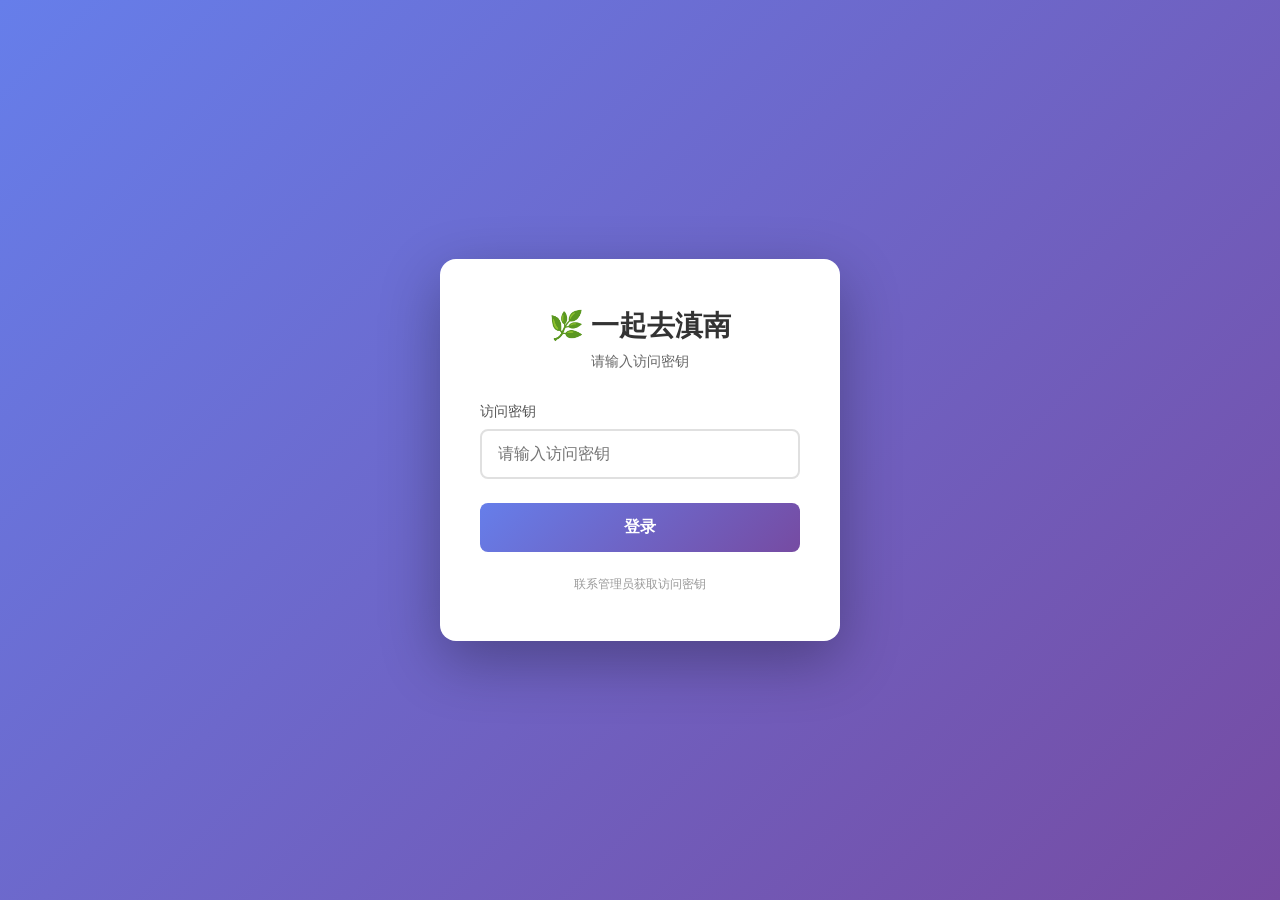
==== login.html @ 79f5a8ad "feat: 添加网站访问密钥功能" ====
<!DOCTYPE html>
<html lang="zh-CN">
<head>
    <meta charset="UTF-8">
    <meta name="viewport" content="width=device-width, initial-scale=1.0">
    <title>登录 - 一起去滇南</title>
    <style>
        * {
            margin: 0;
            padding: 0;
            box-sizing: border-box;
        }
        
        body {
            font-family: -apple-system, BlinkMacSystemFont, 'Segoe UI', 'PingFang SC', 'Hiragino Sans GB', 'Microsoft YaHei', sans-serif;
            background: linear-gradient(135deg, #667eea 0%, #764ba2 100%);
            min-height: 100vh;
            display: flex;
            align-items: center;
            justify-content: center;
            padding: 20px;
        }
        
        .login-container {
            background: white;
            border-radius: 16px;
            box-shadow: 0 20px 60px rgba(0, 0, 0, 0.3);
            padding: 48px 40px;
            width: 100%;
            max-width: 400px;
        }
        
        .logo {
            text-align: center;
            margin-bottom: 32px;
        }
        
        .logo h1 {
            font-size: 28px;
            color: #333;
            margin-bottom: 8px;
        }
        
        .logo p {
            color: #666;
            font-size: 14px;
        }
        
        .form-group {
            margin-bottom: 24px;
        }
        
        .form-group label {
            display: block;
            margin-bottom: 8px;
            color: #555;
            font-size: 14px;
            font-weight: 500;
        }
        
        .form-group input {
            width: 100%;
            padding: 14px 16px;
            border: 2px solid #e0e0e0;
            border-radius: 8px;
            font-size: 16px;
            transition: all 0.3s;
        }
        
        .form-group input:focus {
            outline: none;
            border-color: #667eea;
            box-shadow: 0 0 0 3px rgba(102, 126, 234, 0.1);
        }
        
        .form-group input.error {
            border-color: #e74c3c;
        }
        
        .error-message {
            color: #e74c3c;
            font-size: 13px;
            margin-top: 8px;
            display: none;
        }
        
        .error-message.show {
            display: block;
        }
        
        .submit-btn {
            width: 100%;
            padding: 14px;
            background: linear-gradient(135deg, #667eea 0%, #764ba2 100%);
            color: white;
            border: none;
            border-radius: 8px;
            font-size: 16px;
            font-weight: 600;
            cursor: pointer;
            transition: transform 0.2s, box-shadow 0.2s;
        }
        
        .submit-btn:hover {
            transform: translateY(-2px);
            box-shadow: 0 10px 20px rgba(102, 126, 234, 0.3);
        }
        
        .submit-btn:active {
            transform: translateY(0);
        }
        
        .footer {
            text-align: center;
            margin-top: 24px;
            color: #999;
            font-size: 12px;
        }
    </style>
</head>
<body>
    <div class="login-container">
        <div class="logo">
            <h1>🌿 一起去滇南</h1>
            <p>请输入访问密钥</p>
        </div>
        
        <form id="loginForm">
            <div class="form-group">
                <label for="accessKey">访问密钥</label>
                <input 
                    type="password" 
                    id="accessKey" 
                    placeholder="请输入访问密钥"
                    autocomplete="off"
                    required
                >
                <div class="error-message" id="errorMessage">密钥错误，请重新输入</div>
            </div>
            
            <button type="submit" class="submit-btn">登录</button>
        </form>
        
        <div class="footer">
            联系管理员获取访问密钥
        </div>
    </div>

    <script>
        // SHA-256 哈希值
        const CORRECT_HASH = 'cb40d427eaa19eeae32560c229f29484ae062b64e251412169a5d13071442d6e';
        
        // 检查是否已登录
        if (localStorage.getItem('authenticated') === 'true') {
            window.location.href = 'index.html';
        }
        
        // SHA-256 哈希函数
        async function sha256(message) {
            const msgBuffer = new TextEncoder().encode(message);
            const hashBuffer = await crypto.subtle.digest('SHA-256', msgBuffer);
            const hashArray = Array.from(new Uint8Array(hashBuffer));
            const hashHex = hashArray.map(b => b.toString(16).padStart(2, '0')).join('');
            return hashHex;
        }
        
        document.getElementById('loginForm').addEventListener('submit', async function(e) {
            e.preventDefault();
            
            const input = document.getElementById('accessKey');
            const errorMessage = document.getElementById('errorMessage');
            const key = input.value.trim();
            
            const hash = await sha256(key);
            
            if (hash === CORRECT_HASH) {
                localStorage.setItem('authenticated', 'true');
                window.location.href = 'index.html';
            } else {
                input.classList.add('error');
                errorMessage.classList.add('show');
                input.value = '';
                
                setTimeout(() => {
                    input.classList.remove('error');
                    errorMessage.classList.remove('show');
                }, 3000);
            }
        });
    </script>
</body>
</html>
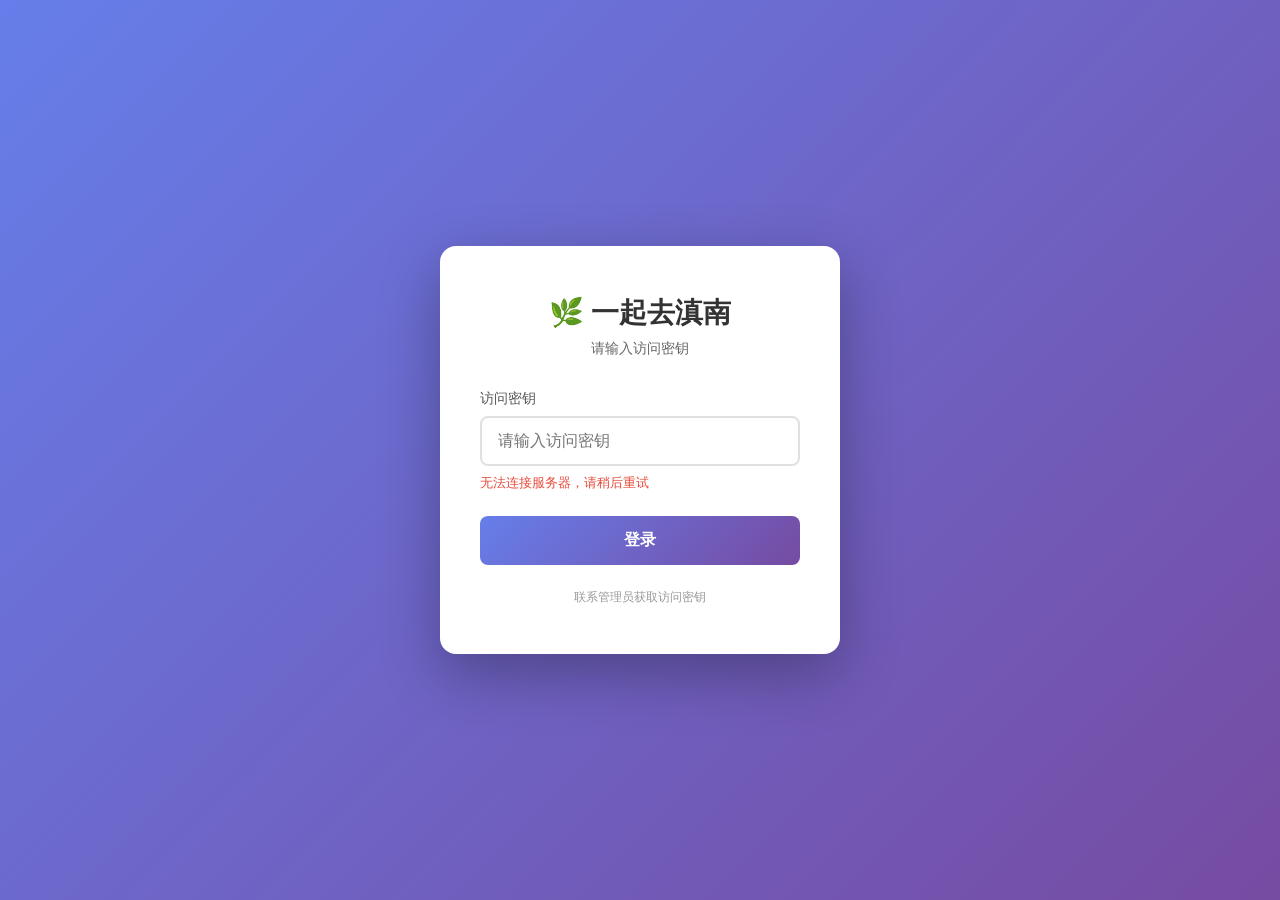
==== commit effcd5cc: "fix: 改进登录错误提示，显示后端具体错误信息 - 登录失败时显示后端返回的具体错误（如"认证未配置"而非笼统的"密钥错误"） - 认证状态检查返回 503 时提示"系统未配置" - 网络错误时提示" ====
--- a/login.html
+++ b/login.html
@@ -146,45 +146,76 @@
         </div>
     </div>
 
-    <script>
-        // SHA-256 哈希值
-        const CORRECT_HASH = 'cb40d427eaa19eeae32560c229f29484ae062b64e251412169a5d13071442d6e';
-        
-        // 检查是否已登录
-        if (localStorage.getItem('authenticated') === 'true') {
-            window.location.href = 'index.html';
-        }
-        
-        // SHA-256 哈希函数
-        async function sha256(message) {
-            const msgBuffer = new TextEncoder().encode(message);
-            const hashBuffer = await crypto.subtle.digest('SHA-256', msgBuffer);
-            const hashArray = Array.from(new Uint8Array(hashBuffer));
-            const hashHex = hashArray.map(b => b.toString(16).padStart(2, '0')).join('');
-            return hashHex;
-        }
+    <script type="module">
+        // API 基础地址
+        const API_BASE = window.location.origin;
+        
+        // 检查认证状态
+        async function checkAuth() {
+            try {
+                const resp = await fetch(`${API_BASE}/api/auth/status`, {
+                    credentials: 'include'
+                });
+                const data = await resp.json();
+
+                if (resp.status === 503) {
+                    console.error('认证未配置，请检查服务器环境变量 FLASK_SECRET_KEY 和 SITE_ACCESS_TOKEN');
+                    const errorMessage = document.getElementById('errorMessage');
+                    errorMessage.textContent = '系统未配置，请联系管理员';
+                    errorMessage.classList.add('show');
+                    return;
+                }
+
+                if (data.authenticated) {
+                    window.location.href = 'projects.html';
+                }
+            } catch (error) {
+                console.error('Auth check failed:', error);
+                const errorMessage = document.getElementById('errorMessage');
+                errorMessage.textContent = '无法连接服务器，请稍后重试';
+                errorMessage.classList.add('show');
+            }
+        }
+        
+        checkAuth();
         
         document.getElementById('loginForm').addEventListener('submit', async function(e) {
             e.preventDefault();
             
             const input = document.getElementById('accessKey');
             const errorMessage = document.getElementById('errorMessage');
-            const key = input.value.trim();
+            const token = input.value.trim();
             
-            const hash = await sha256(key);
-            
-            if (hash === CORRECT_HASH) {
-                localStorage.setItem('authenticated', 'true');
-                window.location.href = 'index.html';
-            } else {
-                input.classList.add('error');
+            try {
+                const resp = await fetch(`${API_BASE}/api/auth/verify`, {
+                    method: 'POST',
+                    headers: {
+                        'Content-Type': 'application/json'
+                    },
+                    credentials: 'include',
+                    body: JSON.stringify({ token })
+                });
+                
+                const data = await resp.json();
+
+                if (data.success) {
+                    window.location.href = 'projects.html';
+                } else {
+                    input.classList.add('error');
+                    // 显示后端返回的具体错误信息
+                    errorMessage.textContent = data.error || '密钥错误，请重新输入';
+                    errorMessage.classList.add('show');
+                    input.value = '';
+
+                    setTimeout(() => {
+                        input.classList.remove('error');
+                        errorMessage.classList.remove('show');
+                    }, 5000);
+                }
+            } catch (error) {
+                console.error('Login failed:', error);
+                errorMessage.textContent = '登录失败，请重试';
                 errorMessage.classList.add('show');
-                input.value = '';
-                
-                setTimeout(() => {
-                    input.classList.remove('error');
-                    errorMessage.classList.remove('show');
-                }, 3000);
             }
         });
     </script>
